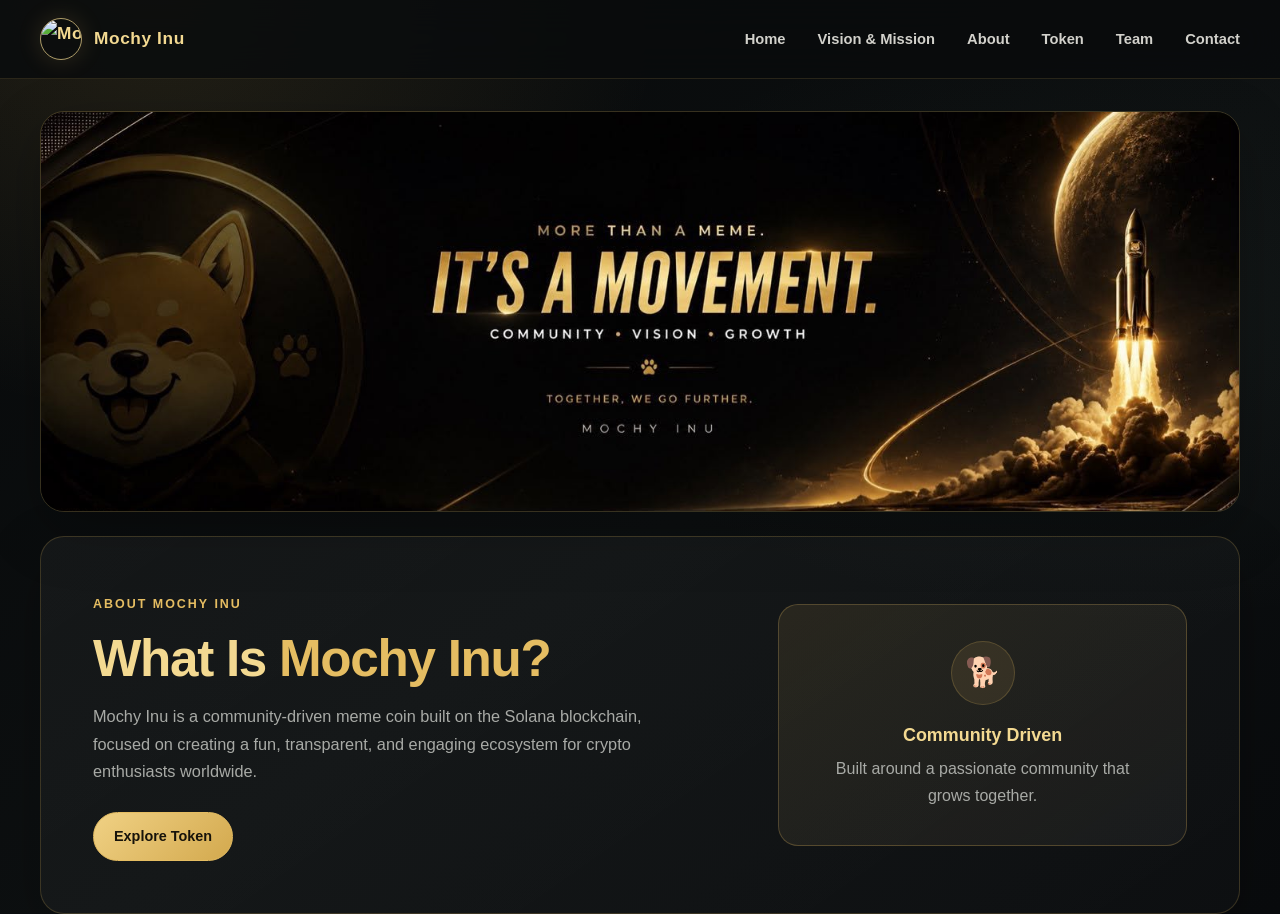
==== index.html @ 8f7cdbca "memperbaiki file" ====
<!DOCTYPE html>
<html lang="en">
<head>
    <meta charset="UTF-8">
    <meta name="viewport" content="width=device-width, initial-scale=1.0">
    <title>About Mochy Inu</title>
    <link rel="stylesheet" href="index.css">
</head>
<body class="about-page">
    <header>
        <nav class="navbar">
            <a href="#" class="logo">
                <img src="c:\Users\Hype\Documents\Folder Baru\WhatsApp Image 2026-07-17 at 19.33.16.jpeg" alt="Mochy Inu">
                <span>Mochy Inu</span>
            </a>
            <nav class="menu" aria-label="Main navigation">
                <ul>
                    <li><a href="lendingpage.html">Home</a></li>
                    <li><a href="Visi-Misi.html">Vision & Mission</a></li>     
                    <li><a href="About.html">About</a></li>
                    <li><a href="Token.html">Token</a></li>
                    <li><a href="Team.html">Team</a></li>
                    <li><a href="Contact.html">Contact</a></li>
                </ul>
            </ul>
            </nav>
        </nav>
    </header>
    <img class="about-banner" src="img/WhatsApp Image 2026-10-16 at 19.47.42.jpeg" alt="Mochy Inu: more than a meme">
    <section class="about" id="about">
        <div class="about-container">
            <div class="about-content">
                <span class="section-label">ABOUT MOCHY INU</span>
                <h2>What Is <span>Mochy Inu?</span></h2>
                <p>
                    Mochy Inu is a community-driven meme coin built on the
                    Solana blockchain, focused on creating a fun, transparent,
                    and engaging ecosystem for crypto enthusiasts worldwide.
                </p>
                <a href="Token.html" class="about-btn">Explore Token</a>
            </div>

            <div class="about-card">
                <div class="about-icon" aria-hidden="true">🐕</div>
                <h3>Community Driven</h3>
                <p>Built around a passionate community that grows together.</p>
            </div>
        </div>
    </section>
</body>
</html>
---- index.css ----
:root {
    color-scheme: dark;
    --bg: #090b0d;
    --bg-soft: #101416;
    --panel: rgba(255, 255, 255, 0.045);
    --panel-hover: rgba(255, 255, 255, 0.075);
    --text: #f5f3ed;
    --muted: #a8aaa6;
    --gold: #e5bd62;
    --gold-light: #f3d991;
    --gold-dark: #9b7734;
    --border: rgba(229, 189, 98, 0.2);
    --shadow: 0 20px 60px rgba(0, 0, 0, 0.24);
}

* {
    box-sizing: border-box;
    margin: 0;
    padding: 0;
}

html {
    scroll-behavior: smooth;
    scroll-padding-top: 100px;
}

body {
    min-height: 100vh;
    background:
        radial-gradient(ellipse at 12% 0%, rgba(229, 189, 98, 0.12), transparent 32rem),
        radial-gradient(ellipse at 88% 35%, rgba(95, 121, 105, 0.08), transparent 36rem),
        linear-gradient(145deg, #080a0b 0%, #0d1011 55%, #090b0d 100%);
    color: var(--text);
    font-family: Inter, "Segoe UI", Arial, sans-serif;
    line-height: 1.7;
    -webkit-font-smoothing: antialiased;
}

::selection {
    color: #111;
    background: var(--gold-light);
}

a {
    color: inherit;
}

a:focus-visible {
    outline: 2px solid var(--gold-light);
    outline-offset: 4px;
}

header {
    position: sticky;
    top: 0;
    z-index: 1000;
    border-bottom: 1px solid rgba(229, 189, 98, 0.14);
    background: rgba(9, 11, 13, 0.82);
    backdrop-filter: blur(18px);
    -webkit-backdrop-filter: blur(18px);
}

.navbar {
    width: min(100% - 48px, 1200px);
    min-height: 78px;
    margin: 0 auto;
    display: flex;
    justify-content: space-between;
    align-items: center;
    gap: 28px;
}

.logo {
    display: inline-flex;
    align-items: center;
    gap: 12px;
    color: var(--gold-light);
    text-decoration: none;
    font-size: 1.08rem;
    font-weight: 750;
    letter-spacing: 0.035em;
    white-space: nowrap;
}

.logo img {
    width: 42px;
    height: 42px;
    border: 1px solid rgba(243, 217, 145, 0.7);
    border-radius: 50%;
    object-fit: cover;
    box-shadow: 0 0 24px rgba(229, 189, 98, 0.16);
}

.menu ul {
    display: flex;
    align-items: center;
    gap: clamp(16px, 2.5vw, 32px);
    list-style: none;
}

.menu a {
    position: relative;
    padding: 8px 0;
    color: #d2d1cb;
    text-decoration: none;
    font-size: 0.92rem;
    font-weight: 550;
    transition: color 180ms ease;
}

.menu a::after {
    position: absolute;
    right: 0;
    bottom: 1px;
    left: 0;
    height: 1px;
    background: var(--gold);
    content: "";
    transform: scaleX(0);
    transform-origin: left;
    transition: transform 180ms ease;
}

.menu a:hover,
.menu a:focus-visible {
    color: var(--gold-light);
}

.menu a:hover::after,
.menu a:focus-visible::after {
    transform: scaleX(1);
}

section {
    width: min(100% - 48px, 1200px);
    margin: 0 auto;
    padding: 76px 0;
}

/* The outer hero is a wrapper in the current HTML, not a separate panel. */
.hero:not(#home),
.hero:not(#home) > .hero-content {
    display: contents;
}

#home.hero {
    display: grid;
    grid-template-columns: minmax(0, 1.2fr) minmax(280px, 0.8fr);
    align-items: center;
    gap: clamp(36px, 7vw, 88px);
    padding-top: clamp(76px, 11vw, 132px);
    padding-bottom: clamp(76px, 10vw, 120px);
}

.hero-content {
    min-width: 0;
}

.hero h1 {
    max-width: 760px;
    margin-bottom: 16px;
    color: var(--gold-light);
    font-size: clamp(2.5rem, 6vw, 5rem);
    font-weight: 800;
    line-height: 1.04;
    letter-spacing: -0.055em;
    text-wrap: balance;
}

.subtitle {
    margin-bottom: 14px;
    color: var(--gold);
    font-size: clamp(1rem, 2vw, 1.2rem);
    font-weight: 650;
    letter-spacing: 0.015em;
}

.description {
    max-width: 610px;
    margin-bottom: 30px;
    color: var(--muted);
    font-size: 1.02rem;
    line-height: 1.85;
}

.hero-buttons {
    display: flex;
    flex-wrap: wrap;
    gap: 12px;
}

.hero-buttons a {
    display: inline-flex;
    min-height: 46px;
    align-items: center;
    justify-content: center;
    padding: 11px 19px;
    border: 1px solid rgba(229, 189, 98, 0.48);
    border-radius: 999px;
    background: rgba(229, 189, 98, 0.075);
    color: var(--gold-light);
    text-decoration: none;
    font-size: 0.9rem;
    font-weight: 650;
    transition: background 180ms ease, color 180ms ease, transform 180ms ease, box-shadow 180ms ease;
}

.hero-buttons a:first-child {
    border-color: var(--gold);
    background: linear-gradient(135deg, #f0d184, #d3a94e);
    color: #17130a;
}

.hero-buttons a:hover {
    transform: translateY(-2px);
    box-shadow: 0 10px 26px rgba(229, 189, 98, 0.18);
}

.hero-buttons a:first-child:hover {
    background: var(--gold-light);
}

.hero-buttons a:not(:first-child):hover {
    background: rgba(229, 189, 98, 0.17);
}

.hero-image {
    position: relative;
    justify-self: end;
    width: min(100%, 430px);
}

.hero-image::before {
    position: absolute;
    z-index: -1;
    inset: 12% -8% -8% 12%;
    border-radius: 32px;
    background: rgba(229, 189, 98, 0.12);
    content: "";
    filter: blur(34px);
}

.hero-image img {
    display: block;
    width: 100%;
    aspect-ratio: 1;
    border: 1px solid rgba(243, 217, 145, 0.28);
    border-radius: 28px;
    object-fit: cover;
    box-shadow: 0 26px 70px rgba(0, 0, 0, 0.38);
}

#vision.vision {
    width: 100%;
    margin: 0;
    padding: 0;
    border: 0;
    border-radius: 0;
    background: transparent;
    box-shadow: none;
}

section.about,
.token,
.roadmap,
.team,
.contact,
.vision {
    margin-top: 20px;
    padding: clamp(28px, 5vw, 52px);
    border: 1px solid var(--border);
    border-radius: 24px;
    background: linear-gradient(145deg, rgba(255, 255, 255, 0.045), rgba(255, 255, 255, 0.018));
    box-shadow: var(--shadow);
}

.about-page > .about-banner {
    display: block;
    width: min(100% - 48px, 1200px);
    max-height: 420px;
    margin: 32px auto 0;
    border: 1px solid var(--border);
    border-radius: 24px;
    object-fit: cover;
    box-shadow: var(--shadow);
}

.about-page section.about {
    margin-top: 24px;
}

.about-container {
    display: grid;
    grid-template-columns: minmax(0, 1.2fr) minmax(240px, 0.8fr);
    align-items: center;
    gap: clamp(28px, 6vw, 72px);
}

.about-content {
    max-width: 680px;
}

.section-label {
    display: inline-block;
    margin-bottom: 14px;
    color: var(--gold);
    font-size: 0.78rem;
    font-weight: 700;
    letter-spacing: 0.16em;
}

.about-content h2 {
    display: block;
    margin-bottom: 16px;
    font-size: clamp(2rem, 4vw, 3.2rem);
    line-height: 1.12;
}

.about-content h2 span {
    color: var(--gold);
}

.about-content h2::after {
    display: none;
}

.about-content p {
    max-width: 600px;
    font-size: 1.02rem;
}

.about-btn {
    display: inline-flex;
    min-height: 46px;
    align-items: center;
    justify-content: center;
    margin-top: 26px;
    padding: 11px 20px;
    border: 1px solid var(--gold);
    border-radius: 999px;
    background: linear-gradient(135deg, #f0d184, #d3a94e);
    color: #17130a;
    font-size: 0.9rem;
    font-weight: 700;
    text-decoration: none;
    transition: transform 180ms ease, box-shadow 180ms ease, background 180ms ease;
}

.about-btn:hover {
    transform: translateY(-2px);
    background: var(--gold-light);
    box-shadow: 0 10px 26px rgba(229, 189, 98, 0.18);
}

.about-card {
    padding: clamp(24px, 4vw, 36px);
    border: 1px solid rgba(229, 189, 98, 0.25);
    border-radius: 20px;
    background: linear-gradient(145deg, rgba(229, 189, 98, 0.1), var(--panel));
    text-align: center;
}

.about-icon {
    display: grid;
    width: 64px;
    height: 64px;
    place-items: center;
    margin: 0 auto 18px;
    border: 1px solid var(--border);
    border-radius: 50%;
    background: rgba(229, 189, 98, 0.1);
    font-size: 1.8rem;
}

h2 {
    display: flex;
    align-items: center;
    gap: 14px;
    margin-bottom: 18px;
    color: var(--gold-light);
    font-size: clamp(1.55rem, 3vw, 2rem);
    font-weight: 750;
    line-height: 1.2;
    letter-spacing: -0.025em;
}

h2::after {
    width: 38px;
    height: 2px;
    border-radius: 999px;
    background: linear-gradient(90deg, var(--gold), transparent);
    content: "";
}

h3 {
    margin-bottom: 8px;
    color: var(--gold-light);
    font-size: 1.12rem;
    line-height: 1.35;
}

p,
li {
    color: var(--muted);
}

.vision-mission,
.tokenomics,
.roadmap-container,
.social-container {
    display: grid;
    gap: 18px;
    margin-top: 24px;
}

.vision-mission,
.tokenomics {
    grid-template-columns: repeat(auto-fit, minmax(min(100%, 235px), 1fr));
}

.roadmap-container {
    grid-template-columns: repeat(auto-fit, minmax(min(100%, 165px), 1fr));
}

.social-container {
    grid-template-columns: repeat(auto-fit, minmax(min(100%, 210px), 1fr));
}

.vision-card,
.mission-card,
.token-card,
.roadmap-item,
.team-member,
.social-card {
    min-width: 0;
    padding: 24px;
    border: 1px solid rgba(255, 255, 255, 0.075);
    border-radius: 18px;
    background: var(--panel);
    transition: transform 200ms ease, border-color 200ms ease, background 200ms ease;
}

.vision-card,
.mission-card,
.token-card,
.roadmap-item,
.team-member,
.social-card {
    position: relative;
    overflow: hidden;
}

.vision-card:hover,
.mission-card:hover,
.token-card:hover,
.roadmap-item:hover,
.team-member:hover,
.social-card:hover,
.social-card:focus-visible {
    transform: translateY(-4px);
    border-color: rgba(229, 189, 98, 0.48);
    background: var(--panel-hover);
}

.vision-card p,
.mission-card li,
.token-card p,
.token-card li,
.roadmap-item p,
.team-member p,
.social-card p {
    font-size: 0.95rem;
}

.mission-card ul,
.token-card ul {
    display: grid;
    gap: 8px;
    padding-left: 20px;
}

.roadmap-item {
    display: flex;
    min-height: 116px;
    align-items: flex-start;
    gap: 12px;
}

.roadmap-item span {
    flex: 0 0 auto;
    color: var(--gold);
    font-size: 1.2rem;
}

.team-member img {
    display: block;
    width: min(100%, 280px);
    height: 360px;
    margin: 0 auto 16px;
    border: 1px solid var(--border);
    border-radius: 14px;
    object-fit: cover;
    object-position: center top;
}

.social-card {
    display: block;
    color: inherit;
    text-decoration: none;
}

.social-card::after {
    position: absolute;
    top: 21px;
    right: 22px;
    color: var(--gold);
    content: "↗";
    font-size: 1.1rem;
    opacity: 0.7;
    transition: transform 180ms ease, opacity 180ms ease;
}

.social-card h3 {
    transition: color 180ms ease;
}

.social-card:hover h3,
.social-card:focus-visible h3 {
    color: var(--gold);
}

.social-card:hover::after,
.social-card:focus-visible::after {
    transform: translate(2px, -2px);
    opacity: 1;
}

.footer {
    margin-top: 52px;
    padding: 28px 24px 40px;
    border-top: 1px solid rgba(229, 189, 98, 0.12);
    color: #7e827e;
    text-align: center;
}

.footer p {
    color: inherit;
    font-size: 0.88rem;
}

@media (max-width: 760px) {
    .navbar {
        width: min(100% - 36px, 1200px);
        min-height: 72px;
        flex-wrap: wrap;
        justify-content: center;
        gap: 6px 24px;
        padding: 12px 0;
    }

    .menu ul {
        flex-wrap: wrap;
        justify-content: center;
        gap: 4px 20px;
    }

    #home.hero {
        grid-template-columns: 1fr;
        gap: 38px;
        text-align: center;
    }

    .hero-buttons {
        justify-content: center;
    }

    .hero-image {
        justify-self: center;
        width: min(78vw, 360px);
    }

    .description {
        margin-right: auto;
        margin-left: auto;
    }

    .about-container {
        grid-template-columns: 1fr;
    }

    .about-content {
        max-width: none;
    }

    .about-page > .about-banner {
        width: min(100% - 36px, 1200px);
        max-height: 300px;
    }
}

.token {
    text-align: center;
}

.token-container {
    max-width: 1100px;
    margin: 0 auto;
}

.token h2 {
    justify-content: center;
    margin: 15px 0;
    font-size: clamp(2rem, 4vw, 3rem);
}

.token h2 span {
    color: var(--gold);
}

.token-description {
    margin-bottom: 45px;
    color: var(--muted);
    line-height: 1.8;
}

.token-card {
    display: grid;
    grid-template-columns: repeat(2, minmax(0, 1fr));
    gap: 20px;
    text-align: left;
}

.token-item {
    padding: 25px;
    border: 1px solid rgba(255, 255, 255, 0.075);
    border-radius: 12px;
    background: var(--bg-soft);
    transition: transform 200ms ease, border-color 200ms ease;
}

.token-item:hover {
    border-color: var(--gold);
    transform: translateY(-4px);
}

.token-item span {
    display: block;
    margin-bottom: 12px;
    color: var(--muted);
    font-size: 0.875rem;
}

.token-item h3 {
    color: var(--gold);
    font-size: 1.25rem;
    overflow-wrap: anywhere;
}

.contract-item {
    grid-column: 1 / -1;
}

.contract-address {
    color: var(--gold);
    overflow-wrap: anywhere;
}

.team {
    text-align: center;
}

.team-container {
    display: block;
    max-width: 1100px;
    margin: 0 auto;
}

.team h2 {
    justify-content: center;
    margin: 15px 0;
    font-size: clamp(2rem, 4vw, 3rem);
}

.team-card {
    display: grid;
    grid-template-columns: repeat(auto-fit, minmax(min(100%, 220px), 1fr));
    gap: 18px;
    max-width: 760px;
    margin-top: 24px;
    margin-inline: auto;
}

/* ==========================
   VISION & MISSION SECTION
========================== */

.vision-mission {
    padding: 100px 8%;
    background: #0b0b0b;
    color: #ffffff;
}

.vision-mission-container {
    max-width: 1100px;
    margin: 0 auto;
}

.vision-mission .section-label {
    color: #d4af37;
    font-size: 13px;
    font-weight: 600;
    letter-spacing: 3px;
}

.vision-mission h2 {
    text-align: center;
    font-size: clamp(32px, 4vw, 48px);
    margin: 15px 0 45px;
}

.vision-mission h2 span {
    color: #d4af37;
}

/* VISION CARD */

.vision-card,
.mission-card {
    background: #161616;
    border: 1px solid #333333;
    border-radius: 16px;
    padding: 30px;
    margin-bottom: 25px;
    transition: 0.3s ease;
}

.vision-card:hover,
.mission-card:hover {
    border-color: #d4af37;
    transform: translateY(-4px);
    box-shadow: 0 10px 30px rgba(212, 175, 55, 0.08);
}

.vision-card h3,
.mission-card h3 {
    color: #d4af37;
    font-size: 24px;
    margin-bottom: 20px;
}

.vision-card p {
    color: #cccccc;
    font-size: 16px;
    line-height: 1.9;
}

/* MISSION LIST */

.mission-card ol {
    padding-left: 25px;
}

.mission-card li {
    color: #cccccc;
    line-height: 1.8;
    padding-left: 8px;
    margin-bottom: 12px;
}

.mission-card li::marker {
    color: #d4af37;
    font-weight: bold;
}

/* RESPONSIVE */

/* ==========================
   CONTACT SECTION
========================== */

.contact {
    padding: 100px 8%;
    background: #111111;
    color: #ffffff;
    text-align: center;
}

.contact-container {
    max-width: 1100px;
    margin: 0 auto;
}

.contact .section-label {
    color: #d4af37;
    font-size: 13px;
    font-weight: 600;
    letter-spacing: 3px;
}

.contact h2 {
    font-size: clamp(32px, 4vw, 48px);
    margin: 15px 0;
}

.contact h2 span {
    color: #d4af37;
}

.contact-description {
    max-width: 600px;
    margin: 0 auto 45px;
    color: #bdbdbd;
    line-height: 1.8;
}

/* CONTACT GRID */

.contact-grid {
    display: grid;
    grid-template-columns: repeat(2, minmax(0, 1fr));
    gap: 25px;
}

/* CONTACT CARD */

.contact-card {
    padding: 30px 25px;
    background: #1a1a1a;
    border: 1px solid #333333;
    border-radius: 16px;
    text-decoration: none;
    color: #ffffff;
    transition: 0.3s ease;
}

.contact-card:hover {
    transform: translateY(-6px);
    border-color: #d4af37;
    box-shadow: 0 10px 30px rgba(212, 175, 55, 0.1);
}

/* ICON */

.contact-icon {
    width: 60px;
    height: 60px;
    display: flex;
    align-items: center;
    justify-content: center;
    margin: 0 auto 20px;
    border: 1px solid #d4af37;
    border-radius: 50%;
    color: #d4af37;
    font-size: 27px;
}

/* CARD TEXT */

.contact-card h3 {
    font-size: 21px;
    margin-bottom: 12px;
}

.contact-card p {
    color: #bdbdbd;
    font-size: 14px;
    line-height: 1.8;
    margin-bottom: 20px;
}

.contact-link {
    color: #d4af37;
    font-size: 14px;
    font-weight: 600;
}

/* RESPONSIVE */

@media (max-width: 600px) {
    .contact {
        padding: 70px 6%;
    }

    .contact-grid {
        grid-template-columns: minmax(0, 1fr);
        max-width: 350px;
        margin: 0 auto;
    }

    .contact-card {
        padding: 25px 20px;
    }
}

@media (max-width: 600px) {
    .vision-mission {
        padding: 70px 6%;
    }

    .vision-mission h2 {
        margin-bottom: 30px;
    }

    .vision-card,
    .mission-card {
        padding: 22px;
    }

    .vision-card h3,
    .mission-card h3 {
        font-size: 21px;
    }

    .vision-card p,
    .mission-card li {
        font-size: 14px;
    }
}
@media (max-width: 600px) {
    .token-card {
        grid-template-columns: 1fr;
    }

    .contract-item {
        grid-column: auto;
    }

    .token-item {
        padding: 22px;
    }
}


@media (max-width: 520px) {
    html {
        scroll-padding-top: 118px;
    }

    .navbar,
    section {
        width: min(100% - 32px, 1200px);
    }

    .navbar {
        gap: 8px;
    }

    .menu ul {
        gap: 2px 15px;
    }

    .menu a {
        font-size: 0.86rem;
    }

    #home.hero {
        padding-top: 66px;
        padding-bottom: 72px;
    }

    .hero h1 {
        font-size: clamp(2.3rem, 12vw, 3.4rem);
    }

    .hero-buttons a {
        flex: 1 1 100%;
    }

    section.about,
    .token,
    .roadmap,
    .team,
    .contact,
    .vision {
        padding: 26px 20px;
        border-radius: 20px;
    }

    h2 {
        gap: 10px;
    }

    h2::after {
        width: 28px;
    }
}

@media (prefers-reduced-motion: reduce) {
    html {
        scroll-behavior: auto;
    }

    *,
    *::before,
    *::after {
        transition-duration: 0.01ms !important;
        animation-duration: 0.01ms !important;
        animation-iteration-count: 1 !important;
    }
}
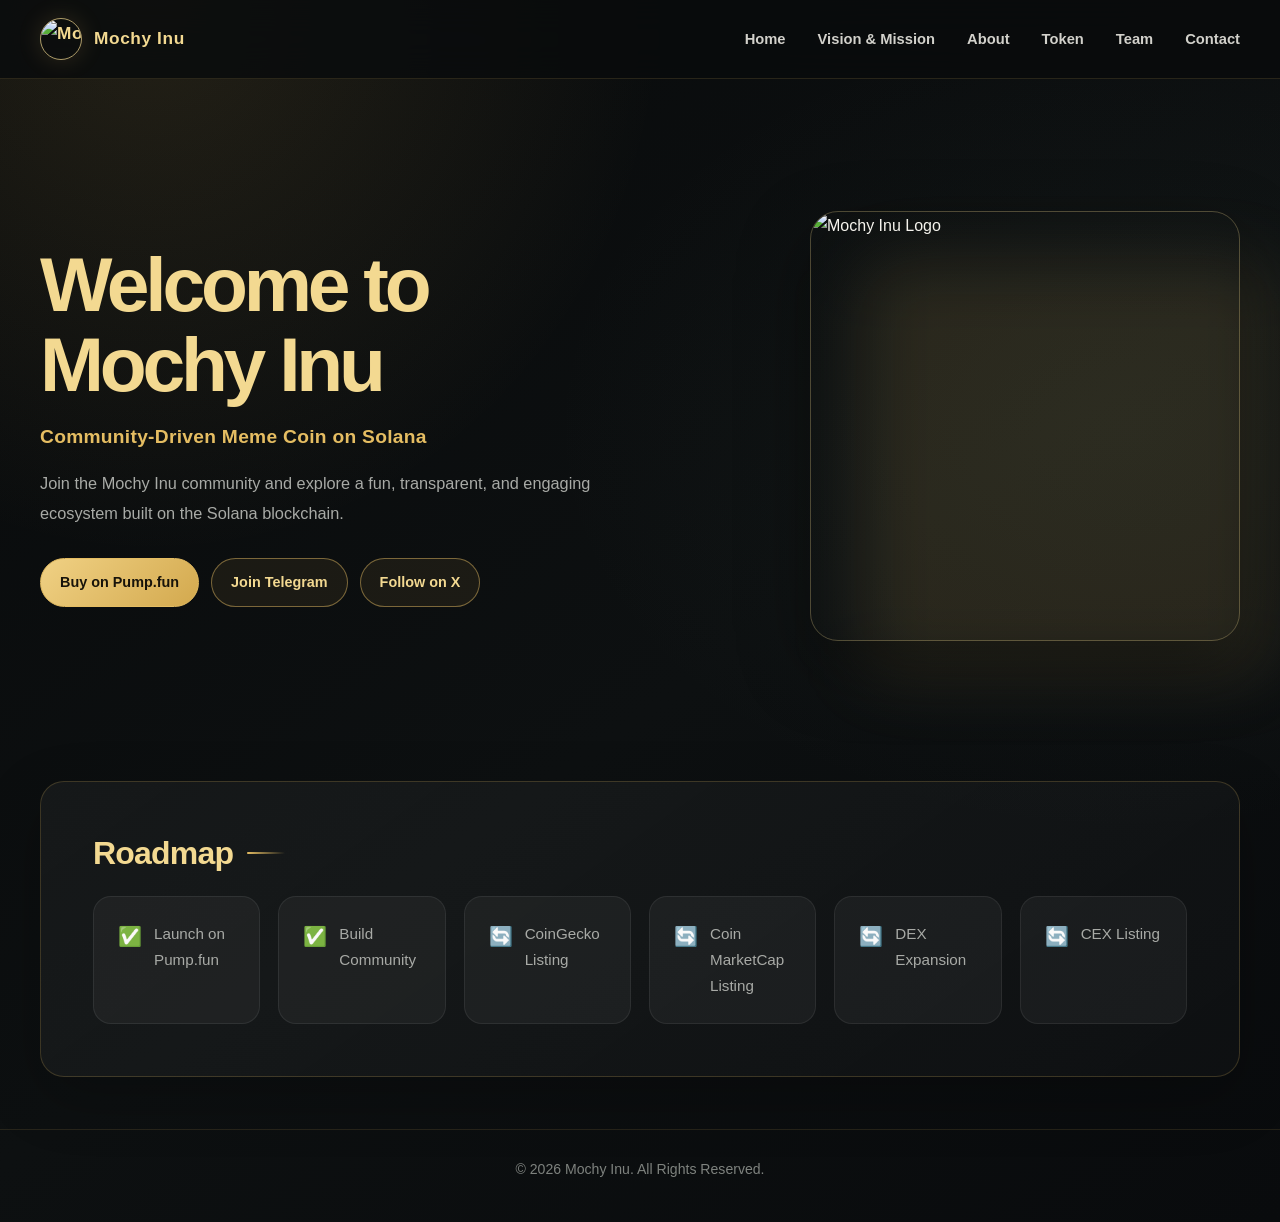
==== commit 8ddc36a2: "memperbaiki file" ====
--- a/index.html
+++ b/index.html
@@ -3,49 +3,106 @@
 <head>
     <meta charset="UTF-8">
     <meta name="viewport" content="width=device-width, initial-scale=1.0">
-    <title>About Mochy Inu</title>
+    <title>Mochy Inu | Built on Solana</title>
     <link rel="stylesheet" href="index.css">
 </head>
-<body class="about-page">
+<body class="lendingppage">
     <header>
-        <nav class="navbar">
-            <a href="#" class="logo">
-                <img src="c:\Users\Hype\Documents\Folder Baru\WhatsApp Image 2026-07-17 at 19.33.16.jpeg" alt="Mochy Inu">
-                <span>Mochy Inu</span>
-            </a>
-            <nav class="menu" aria-label="Main navigation">
-                <ul>
-                    <li><a href="lendingpage.html">Home</a></li>
+    <nav class="navbar">
+
+        <a href="#" class="logo">
+            <img src="c:\Users\Hype\Documents\Folder Baru\WhatsApp Image 2026-07-17 at 19.33.16.jpeg" alt="Mochy Inu">
+            <span>Mochy Inu</span>
+        </a>
+            <nav class="menu">
+            <ul>
+                    <li><a href="index.html">Home</a></li>
                     <li><a href="Visi-Misi.html">Vision & Mission</a></li>     
                     <li><a href="About.html">About</a></li>
                     <li><a href="Token.html">Token</a></li>
                     <li><a href="Team.html">Team</a></li>
                     <li><a href="Contact.html">Contact</a></li>
-                </ul>
             </ul>
             </nav>
-        </nav>
     </header>
-    <img class="about-banner" src="img/WhatsApp Image 2026-10-16 at 19.47.42.jpeg" alt="Mochy Inu: more than a meme">
-    <section class="about" id="about">
-        <div class="about-container">
-            <div class="about-content">
-                <span class="section-label">ABOUT MOCHY INU</span>
-                <h2>What Is <span>Mochy Inu?</span></h2>
-                <p>
-                    Mochy Inu is a community-driven meme coin built on the
-                    Solana blockchain, focused on creating a fun, transparent,
-                    and engaging ecosystem for crypto enthusiasts worldwide.
-                </p>
-                <a href="Token.html" class="about-btn">Explore Token</a>
-            </div>
+    <section class="hero">
+        <div class="hero-content">
+            <section id="home" class="hero">
 
-            <div class="about-card">
-                <div class="about-icon" aria-hidden="true">🐕</div>
-                <h3>Community Driven</h3>
-                <p>Built around a passionate community that grows together.</p>
-            </div>
+    <div class="hero-content">
+
+        <h1>Welcome to Mochy Inu</h1>
+
+        <p class="subtitle">
+            Community-Driven Meme Coin on Solana
+        </p>
+
+        <p class="description">
+            Join the Mochy Inu community and explore a fun,
+            transparent, and engaging ecosystem built on the
+            Solana blockchain.
+        </p>
+
+        <div class="hero-buttons">
+            <a href="8EtH7aj37kEn2WqgsBnLRkY7NMsNGwuGeHgyDQerpump" target="_blank">Buy on Pump.fun</a>
+            <a href="https://t.me/+PEKQgjhkqJk0ZjVl" target="_blank">Join Telegram</a>
+            <a href="https://x.com/mochyinu?s=11" target="_blank">Follow on X</a>
         </div>
+
+    </div>
+
+    <div class="hero-image">
+        <img src="c:\Users\Hype\Documents\Folder Baru\WhatsApp Image 2026-07-17 at 19.33.16.jpeg" alt="Mochy Inu Logo">
+    </div>
+     </section>
+
+   
     </section>
+    <section id="roadmap" class="roadmap">
+
+    <h2>Roadmap</h2>
+
+    <div class="roadmap-container">
+
+        <div class="roadmap-item">
+            <span>✅</span>
+            <p>Launch on Pump.fun</p>
+        </div>
+
+        <div class="roadmap-item">
+            <span>✅</span>
+            <p>Build Community</p>
+        </div>
+
+        <div class="roadmap-item">
+            <span>🔄</span>
+            <p>CoinGecko Listing</p>
+        </div>
+
+        <div class="roadmap-item">
+            <span>🔄</span>
+            <p>Coin MarketCap Listing</p>
+        </div>
+
+        <div class="roadmap-item">
+            <span>🔄</span>
+            <p>DEX Expansion</p>
+        </div>
+
+        <div class="roadmap-item">
+            <span>🔄</span>
+            <p>CEX Listing</p>
+        </div>
+
+    </div>
+
+     </section>
+
+</section> 
+<footer class="footer">
+
+    <p>© 2026 Mochy Inu. All Rights Reserved.</p>
+
+</footer>
 </body>
 </html>
